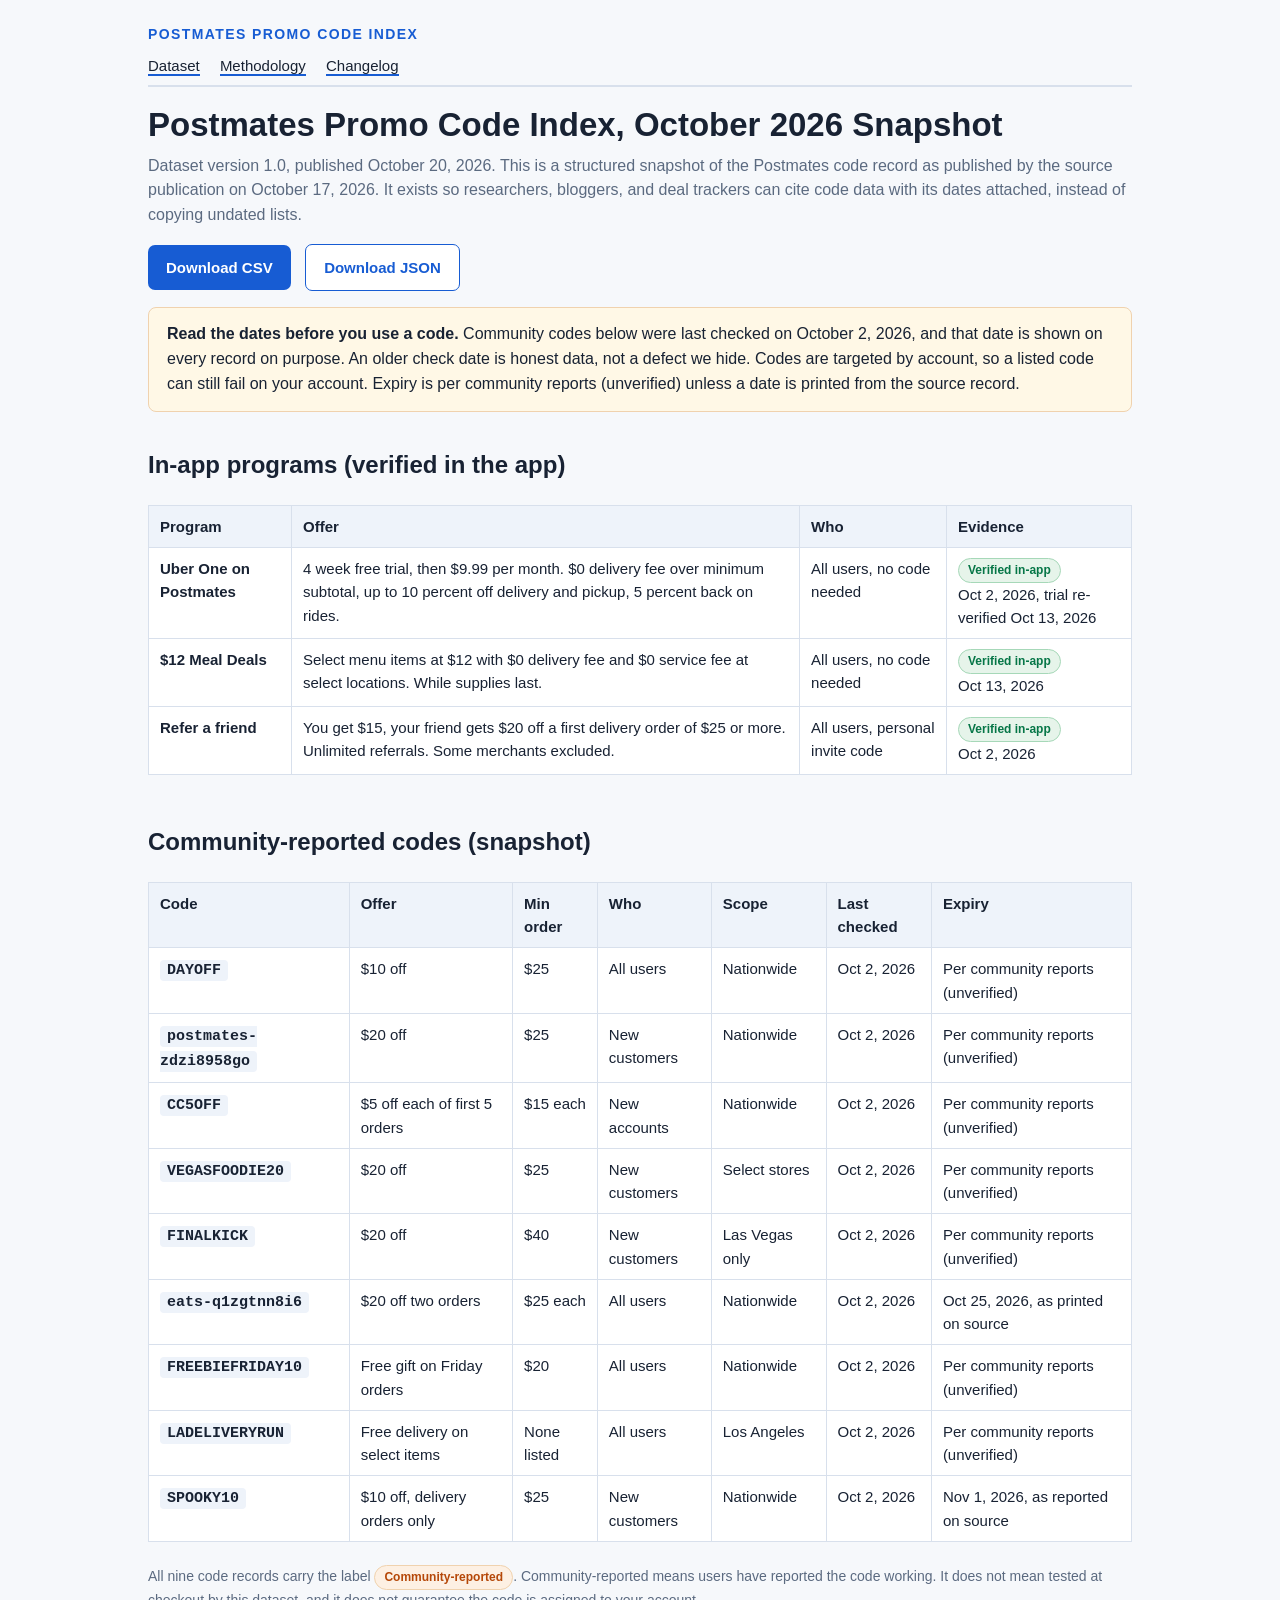
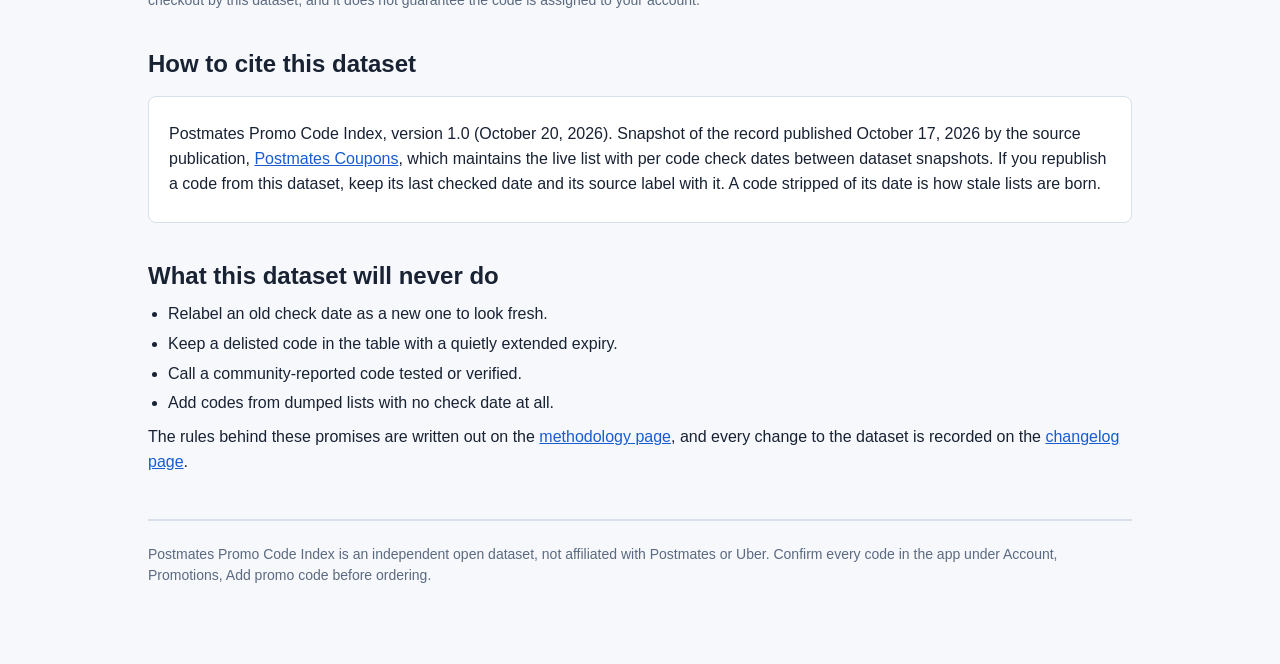
==== index.html @ 6eb845eb "Build full dataset site: code index table, CSV/JSON dataset v1.0, methodology, changelog, sitemap" ====
<!DOCTYPE html>
<html lang="en">
<head>
<meta charset="UTF-8">
<meta name="viewport" content="width=device-width, initial-scale=1.0">
<title>Postmates Promo Code Index: Open Dataset, October 2026 Snapshot</title>
<meta name="description" content="An open, dated dataset of Postmates promo codes and in-app programs. Download CSV or JSON. Every record carries its genuine last checked date and an honest source label.">
<link rel="canonical" href="https://papajohnss482-crypto.github.io/postmates-promo-code-index/">
<link rel="stylesheet" href="styles.css">
<script type="application/ld+json">
{
  "@context": "https://schema.org",
  "@type": "Dataset",
  "name": "Postmates Promo Code Index",
  "description": "Dated snapshot of Postmates promo codes and in-app programs with source labels and genuine last checked dates.",
  "dateModified": "2026-10-20",
  "distribution": [
    {"@type": "DataDownload", "encodingFormat": "text/csv", "contentUrl": "https://papajohnss482-crypto.github.io/postmates-promo-code-index/data/codes.csv"},
    {"@type": "DataDownload", "encodingFormat": "application/json", "contentUrl": "https://papajohnss482-crypto.github.io/postmates-promo-code-index/data/codes.json"}
  ]
}
</script>
</head>
<body>
<div class="wrap">
<header class="site">
  <div class="brand">Postmates Promo Code Index</div>
  <nav>
    <a href="index.html">Dataset</a>
    <a href="methodology.html">Methodology</a>
    <a href="changelog.html">Changelog</a>
  </nav>
</header>

<h1>Postmates Promo Code Index, October 2026 Snapshot</h1>
<p class="muted">Dataset version 1.0, published October 20, 2026. This is a structured snapshot of the Postmates code record as published by the source publication on October 17, 2026. It exists so researchers, bloggers, and deal trackers can cite code data with its dates attached, instead of copying undated lists.</p>

<div class="btns">
  <a class="btn" href="data/codes.csv">Download CSV</a>
  <a class="btn alt" href="data/codes.json">Download JSON</a>
</div>

<div class="notice">
  <strong>Read the dates before you use a code.</strong> Community codes below were last checked on October 2, 2026, and that date is shown on every record on purpose. An older check date is honest data, not a defect we hide. Codes are targeted by account, so a listed code can still fail on your account. Expiry is per community reports (unverified) unless a date is printed from the source record.
</div>

<h2>In-app programs (verified in the app)</h2>
<div class="scroll">
<table>
  <thead><tr><th>Program</th><th>Offer</th><th>Who</th><th>Evidence</th></tr></thead>
  <tbody>
    <tr>
      <td><strong>Uber One on Postmates</strong></td>
      <td>4 week free trial, then $9.99 per month. $0 delivery fee over minimum subtotal, up to 10 percent off delivery and pickup, 5 percent back on rides.</td>
      <td>All users, no code needed</td>
      <td><span class="tag">Verified in-app</span><br>Oct 2, 2026, trial re-verified Oct 13, 2026</td>
    </tr>
    <tr>
      <td><strong>$12 Meal Deals</strong></td>
      <td>Select menu items at $12 with $0 delivery fee and $0 service fee at select locations. While supplies last.</td>
      <td>All users, no code needed</td>
      <td><span class="tag">Verified in-app</span><br>Oct 13, 2026</td>
    </tr>
    <tr>
      <td><strong>Refer a friend</strong></td>
      <td>You get $15, your friend gets $20 off a first delivery order of $25 or more. Unlimited referrals. Some merchants excluded.</td>
      <td>All users, personal invite code</td>
      <td><span class="tag">Verified in-app</span><br>Oct 2, 2026</td>
    </tr>
  </tbody>
</table>
</div>

<h2>Community-reported codes (snapshot)</h2>
<div class="scroll">
<table>
  <thead><tr><th>Code</th><th>Offer</th><th>Min order</th><th>Who</th><th>Scope</th><th>Last checked</th><th>Expiry</th></tr></thead>
  <tbody>
    <tr><td><code>DAYOFF</code></td><td>$10 off</td><td>$25</td><td>All users</td><td>Nationwide</td><td>Oct 2, 2026</td><td>Per community reports (unverified)</td></tr>
    <tr><td><code>postmates-zdzi8958go</code></td><td>$20 off</td><td>$25</td><td>New customers</td><td>Nationwide</td><td>Oct 2, 2026</td><td>Per community reports (unverified)</td></tr>
    <tr><td><code>CC5OFF</code></td><td>$5 off each of first 5 orders</td><td>$15 each</td><td>New accounts</td><td>Nationwide</td><td>Oct 2, 2026</td><td>Per community reports (unverified)</td></tr>
    <tr><td><code>VEGASFOODIE20</code></td><td>$20 off</td><td>$25</td><td>New customers</td><td>Select stores</td><td>Oct 2, 2026</td><td>Per community reports (unverified)</td></tr>
    <tr><td><code>FINALKICK</code></td><td>$20 off</td><td>$40</td><td>New customers</td><td>Las Vegas only</td><td>Oct 2, 2026</td><td>Per community reports (unverified)</td></tr>
    <tr><td><code>eats-q1zgtnn8i6</code></td><td>$20 off two orders</td><td>$25 each</td><td>All users</td><td>Nationwide</td><td>Oct 2, 2026</td><td>Oct 25, 2026, as printed on source</td></tr>
    <tr><td><code>FREEBIEFRIDAY10</code></td><td>Free gift on Friday orders</td><td>$20</td><td>All users</td><td>Nationwide</td><td>Oct 2, 2026</td><td>Per community reports (unverified)</td></tr>
    <tr><td><code>LADELIVERYRUN</code></td><td>Free delivery on select items</td><td>None listed</td><td>All users</td><td>Los Angeles</td><td>Oct 2, 2026</td><td>Per community reports (unverified)</td></tr>
    <tr><td><code>SPOOKY10</code></td><td>$10 off, delivery orders only</td><td>$25</td><td>New customers</td><td>Nationwide</td><td>Oct 2, 2026</td><td>Nov 1, 2026, as reported on source</td></tr>
  </tbody>
</table>
</div>
<p class="small">All nine code records carry the label <span class="tag community">Community-reported</span>. Community-reported means users have reported the code working. It does not mean tested at checkout by this dataset, and it does not guarantee the code is assigned to your account.</p>

<h2>How to cite this dataset</h2>
<div class="card">
  <p>Postmates Promo Code Index, version 1.0 (October 20, 2026). Snapshot of the record published October 17, 2026 by the source publication, <a href="https://postmatescoupons.us/">Postmates Coupons</a>, which maintains the live list with per code check dates between dataset snapshots. If you republish a code from this dataset, keep its last checked date and its source label with it. A code stripped of its date is how stale lists are born.</p>
</div>

<h2>What this dataset will never do</h2>
<ul>
  <li>Relabel an old check date as a new one to look fresh.</li>
  <li>Keep a delisted code in the table with a quietly extended expiry.</li>
  <li>Call a community-reported code tested or verified.</li>
  <li>Add codes from dumped lists with no check date at all.</li>
</ul>
<p>The rules behind these promises are written out on the <a href="methodology.html">methodology page</a>, and every change to the dataset is recorded on the <a href="changelog.html">changelog page</a>.</p>

<footer>
  <p>Postmates Promo Code Index is an independent open dataset, not affiliated with Postmates or Uber. Confirm every code in the app under Account, Promotions, Add promo code before ordering.</p>
</footer>
</div>
</body>
</html>
---- styles.css ----
:root{
  --bg:#f6f8fb; --ink:#182233; --muted:#5b6a80; --accent:#175cd3;
  --line:#d8e0ec; --card:#ffffff; --good:#067647; --warn:#b54708;
}
*{box-sizing:border-box}
body{margin:0;background:var(--bg);color:var(--ink);
  font-family:Arial,Helvetica,sans-serif;line-height:1.55}
.wrap{max-width:1020px;margin:0 auto;padding:0 18px 70px}
header.site{padding:24px 0 8px;border-bottom:2px solid var(--line)}
.brand{font-weight:bold;letter-spacing:.1em;text-transform:uppercase;color:var(--accent);font-size:14px}
nav{margin-top:8px;font-size:15px}
nav a{color:var(--ink);text-decoration:none;margin-right:16px;border-bottom:2px solid var(--accent)}
nav a:hover{color:var(--accent)}
h1{font-size:33px;line-height:1.2;margin:18px 0 8px}
h2{font-size:24px;margin:34px 0 8px}
p{margin:9px 0}
.muted{color:var(--muted)} .small{font-size:14px;color:var(--muted)}
.btns{margin:16px 0}
.btn{display:inline-block;background:var(--accent);color:#fff;text-decoration:none;
  padding:11px 18px;border-radius:7px;font-weight:bold;margin-right:10px;font-size:15px}
.btn.alt{background:#fff;color:var(--accent);border:1px solid var(--accent)}
table{width:100%;border-collapse:collapse;background:var(--card);margin:14px 0;font-size:15px}
th,td{border:1px solid var(--line);padding:9px 11px;text-align:left;vertical-align:top}
th{background:#eef3fa}
code{background:#eef3fa;padding:2px 7px;border-radius:4px;font-weight:bold;font-size:15px}
.tag{display:inline-block;font-size:12px;padding:2px 9px;border-radius:20px;font-weight:bold;
  background:#e6f4ea;color:var(--good);border:1px solid #a6d8b8}
.tag.community{background:#fdf0e3;color:var(--warn);border-color:#f0d2ae}
.card{background:var(--card);border:1px solid var(--line);border-radius:8px;padding:16px 20px;margin:14px 0}
.notice{background:#fff8e6;border:1px solid #f0d2ae;border-radius:8px;padding:14px 18px;margin:16px 0}
ul{margin:8px 0 8px 20px;padding:0} li{margin:5px 0}
a{color:var(--accent)}
footer{border-top:2px solid var(--line);margin-top:44px;padding-top:14px;font-size:14px;color:var(--muted)}
.scroll{overflow-x:auto}
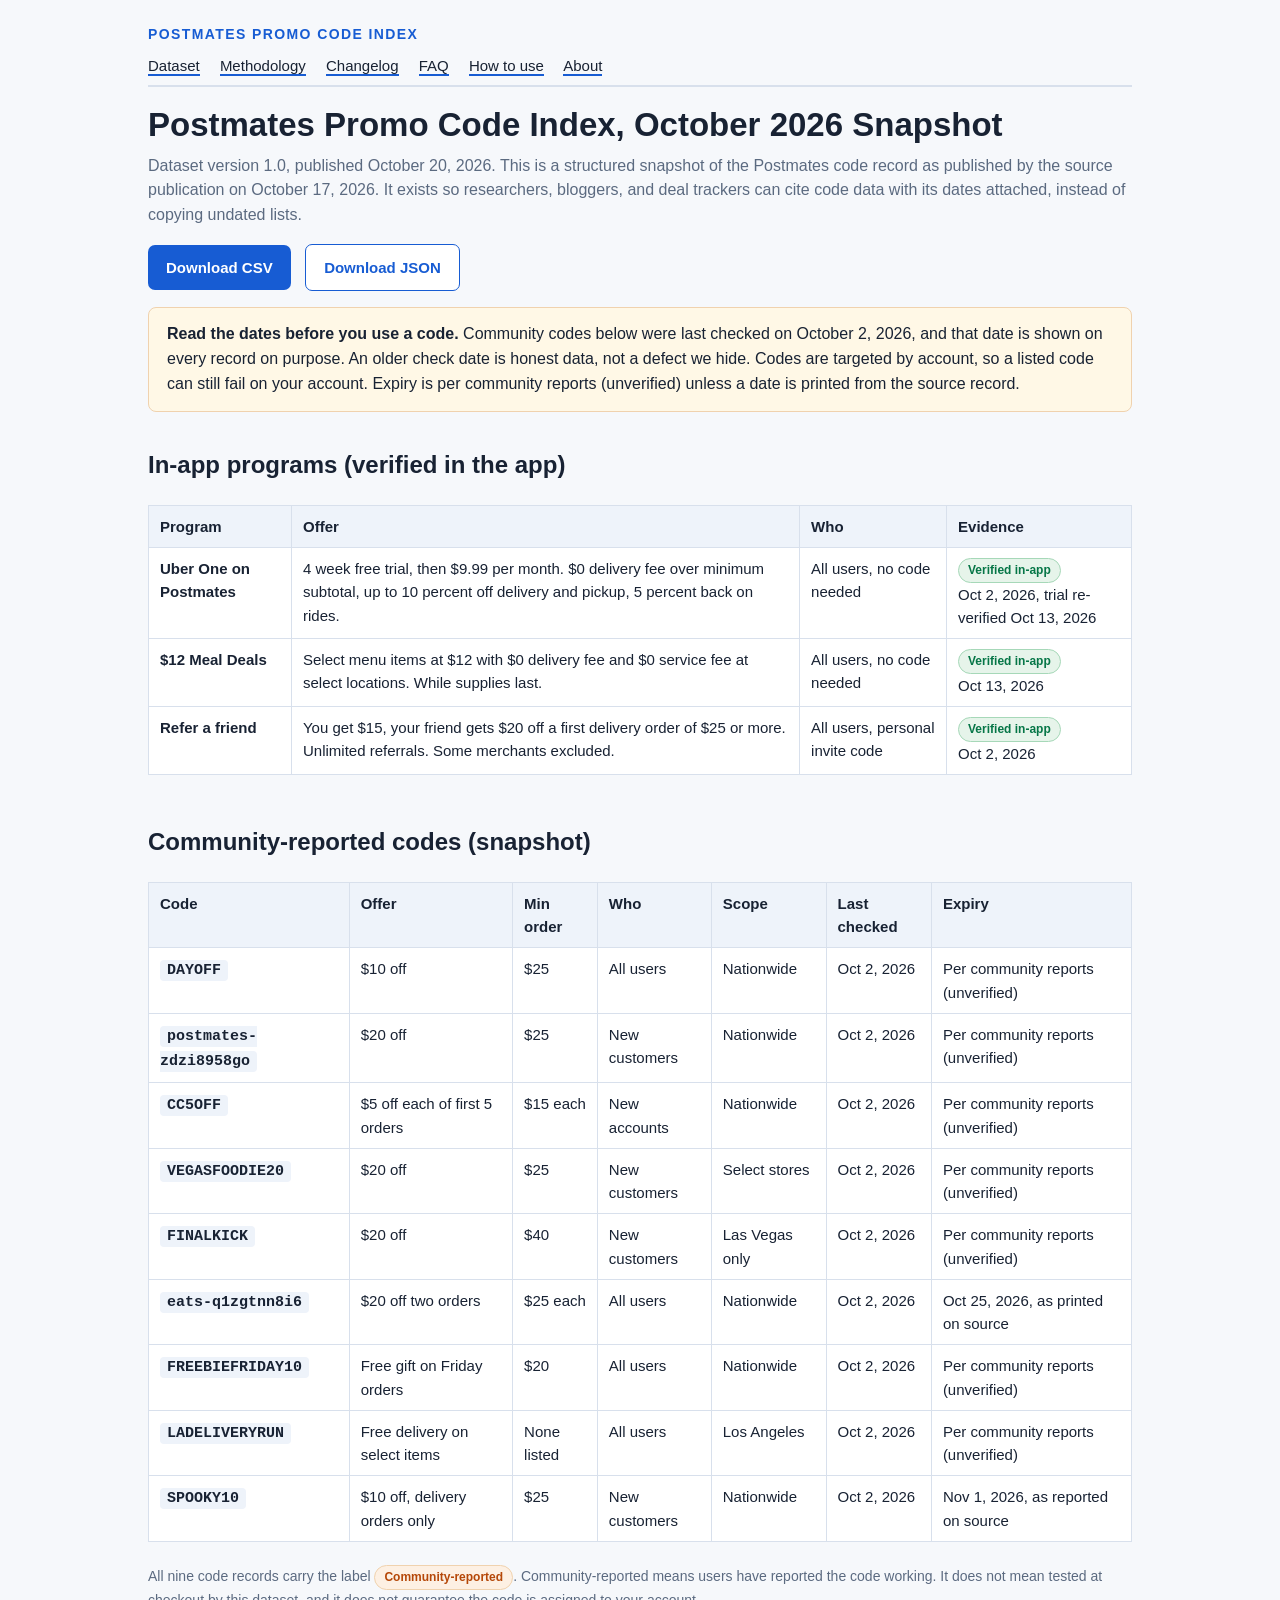
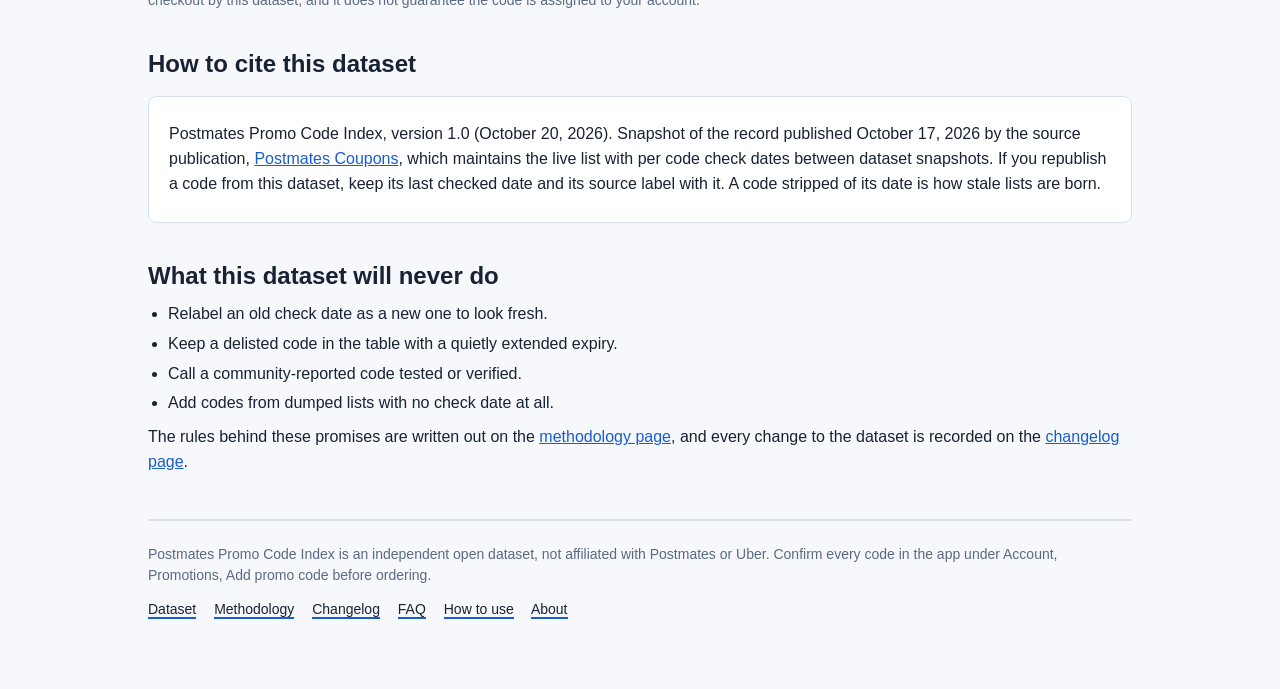
==== commit 48553881: "Strengthen site: FAQ, how-to-use, about pages, OG tags, sitemap extended to 6 pages - New FAQ page w" ====
--- a/index.html
+++ b/index.html
@@ -5,6 +5,11 @@
 <meta name="viewport" content="width=device-width, initial-scale=1.0">
 <title>Postmates Promo Code Index: Open Dataset, October 2026 Snapshot</title>
 <meta name="description" content="An open, dated dataset of Postmates promo codes and in-app programs. Download CSV or JSON. Every record carries its genuine last checked date and an honest source label.">
+<meta property="og:title" content="Postmates Promo Code Index: Open Dataset, October 2026 Snapshot">
+<meta property="og:description" content="An open, dated dataset of Postmates promo codes and in-app programs. Download CSV or JSON. Every record carries its genuine last checked date and an honest source label.">
+<meta property="og:type" content="website">
+<meta property="og:url" content="https://papajohnss482-crypto.github.io/postmates-promo-code-index/">
+<meta name="twitter:card" content="summary">
 <link rel="canonical" href="https://papajohnss482-crypto.github.io/postmates-promo-code-index/">
 <link rel="stylesheet" href="styles.css">
 <script type="application/ld+json">
@@ -29,6 +34,9 @@
     <a href="index.html">Dataset</a>
     <a href="methodology.html">Methodology</a>
     <a href="changelog.html">Changelog</a>
+    <a href="faq.html">FAQ</a>
+    <a href="how-to-use.html">How to use</a>
+    <a href="about.html">About</a>
   </nav>
 </header>
 
@@ -106,6 +114,14 @@
 
 <footer>
   <p>Postmates Promo Code Index is an independent open dataset, not affiliated with Postmates or Uber. Confirm every code in the app under Account, Promotions, Add promo code before ordering.</p>
+  <nav class="footnav">
+    <a href="index.html">Dataset</a>
+    <a href="methodology.html">Methodology</a>
+    <a href="changelog.html">Changelog</a>
+    <a href="faq.html">FAQ</a>
+    <a href="how-to-use.html">How to use</a>
+    <a href="about.html">About</a>
+  </nav>
 </footer>
 </div>
 </body>
--- a/styles.css
+++ b/styles.css
@@ -31,4 +31,8 @@
 ul{margin:8px 0 8px 20px;padding:0} li{margin:5px 0}
 a{color:var(--accent)}
 footer{border-top:2px solid var(--line);margin-top:44px;padding-top:14px;font-size:14px;color:var(--muted)}
+.footnav{margin-top:12px;font-size:14px}
+.footnav a{margin-right:14px;text-decoration:none}
+ol{margin:8px 0 8px 20px;padding:0} ol li{margin:5px 0}
+@media(max-width:640px){h1{font-size:26px}nav a{display:inline-block;margin-bottom:6px}}
 .scroll{overflow-x:auto}
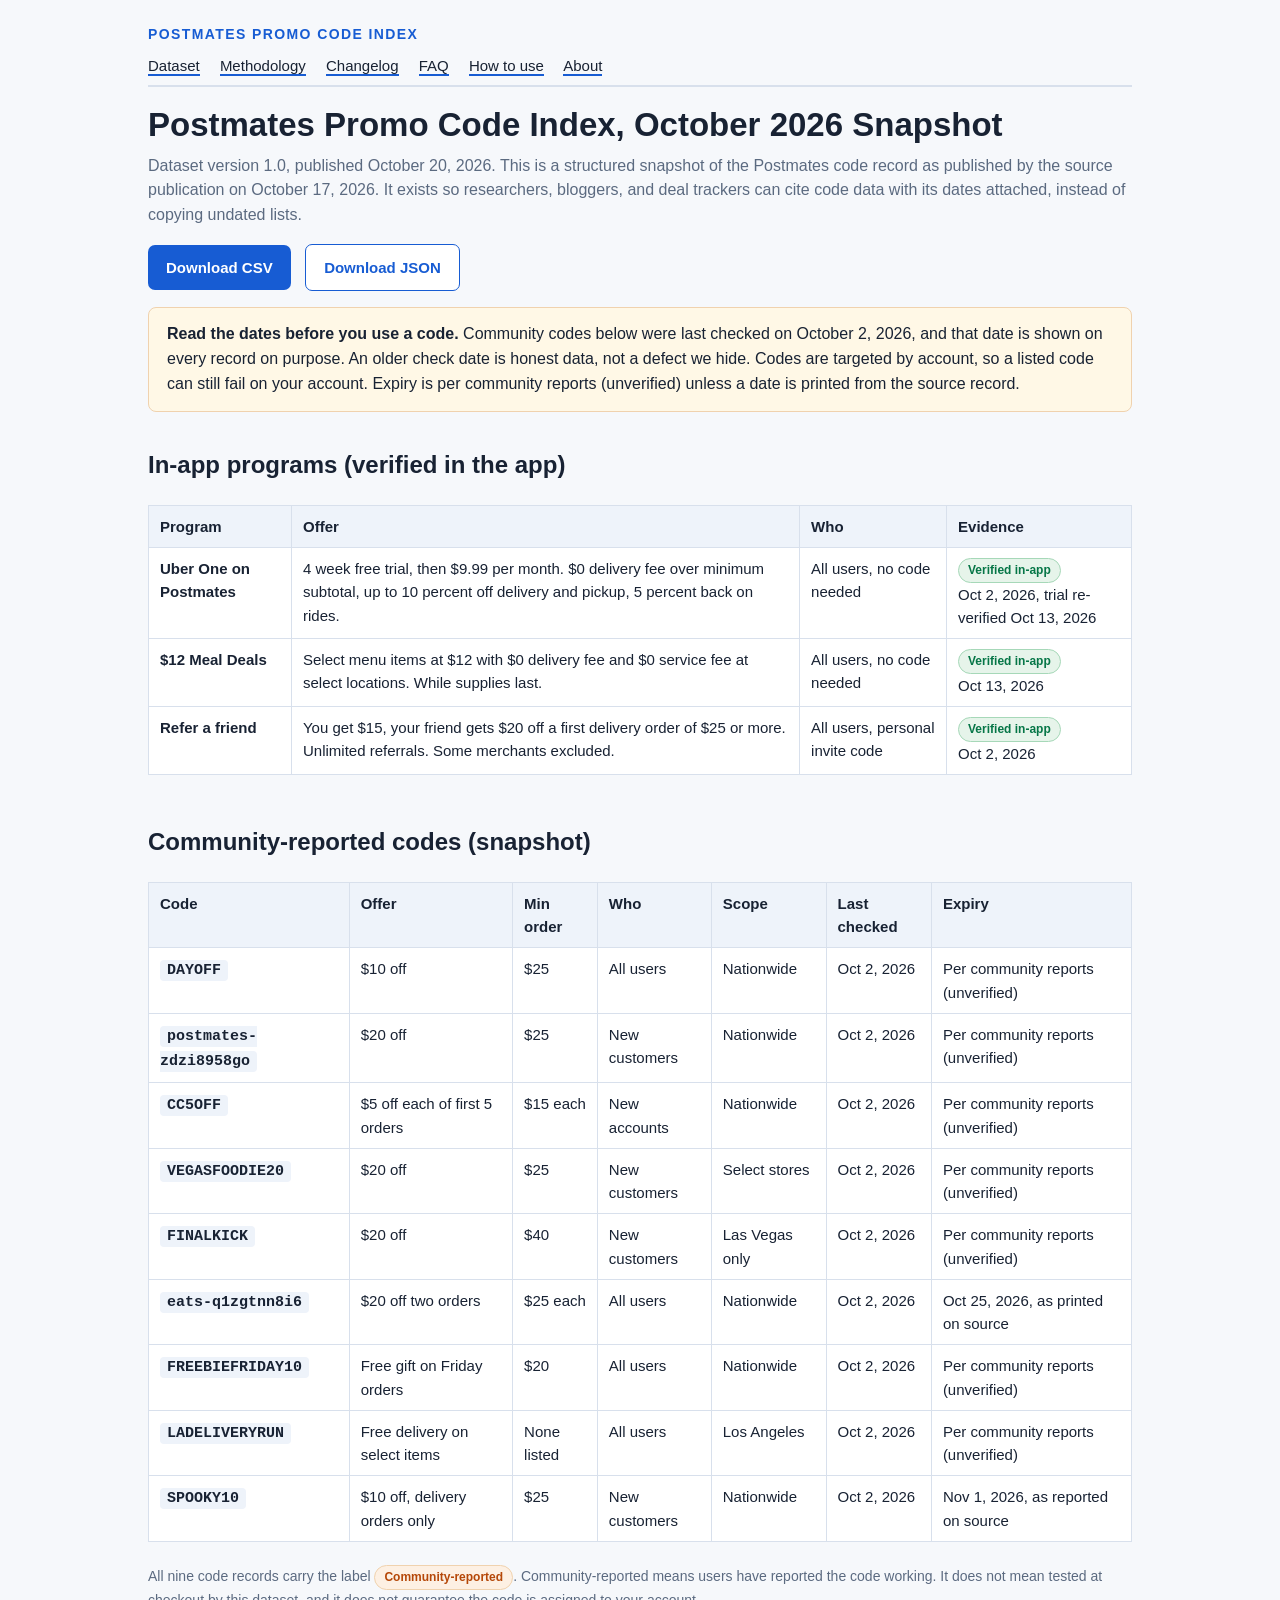
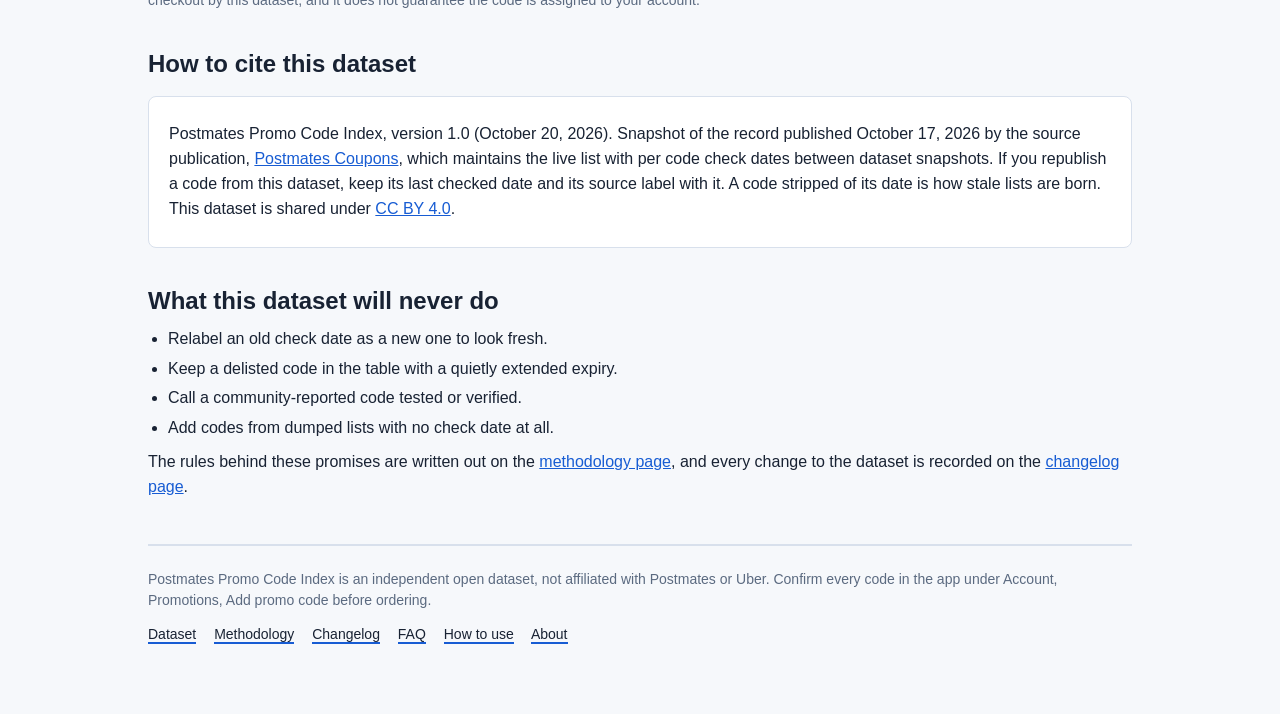
==== commit a24c6f67: "Add Dataset license (CC BY 4.0) and creator fields, visible license line, changelog entry" ====
--- a/index.html
+++ b/index.html
@@ -19,6 +19,8 @@
   "name": "Postmates Promo Code Index",
   "description": "Dated snapshot of Postmates promo codes and in-app programs with source labels and genuine last checked dates.",
   "dateModified": "2026-10-20",
+  "license": "https://creativecommons.org/licenses/by/4.0/",
+  "creator": {"@type": "Organization", "name": "Postmates Promo Code Index"},
   "distribution": [
     {"@type": "DataDownload", "encodingFormat": "text/csv", "contentUrl": "https://papajohnss482-crypto.github.io/postmates-promo-code-index/data/codes.csv"},
     {"@type": "DataDownload", "encodingFormat": "application/json", "contentUrl": "https://papajohnss482-crypto.github.io/postmates-promo-code-index/data/codes.json"}
@@ -100,7 +102,7 @@
 
 <h2>How to cite this dataset</h2>
 <div class="card">
-  <p>Postmates Promo Code Index, version 1.0 (October 20, 2026). Snapshot of the record published October 17, 2026 by the source publication, <a href="https://postmatescoupons.us/">Postmates Coupons</a>, which maintains the live list with per code check dates between dataset snapshots. If you republish a code from this dataset, keep its last checked date and its source label with it. A code stripped of its date is how stale lists are born.</p>
+  <p>Postmates Promo Code Index, version 1.0 (October 20, 2026). Snapshot of the record published October 17, 2026 by the source publication, <a href="https://postmatescoupons.us/">Postmates Coupons</a>, which maintains the live list with per code check dates between dataset snapshots. If you republish a code from this dataset, keep its last checked date and its source label with it. A code stripped of its date is how stale lists are born. This dataset is shared under <a href="https://creativecommons.org/licenses/by/4.0/">CC BY 4.0</a>.</p>
 </div>
 
 <h2>What this dataset will never do</h2>
